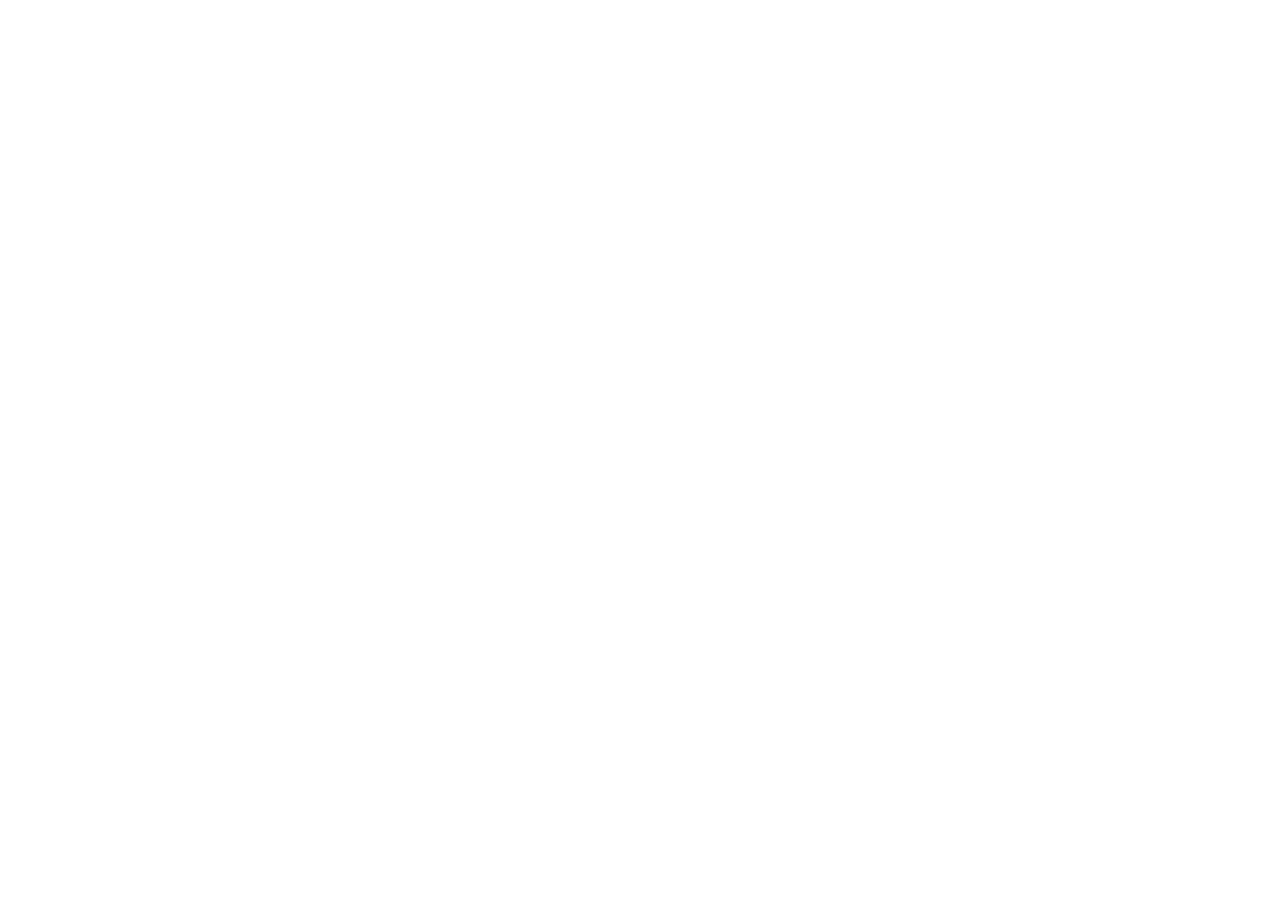
==== galería-de-fotos.html @ 84306936 "index.html finished" ====
<!DOCTYPE html>
<html lang="en">
<head>
    <meta charset="UTF-8">
    <meta name="viewport" content="width=device-width, initial-scale=1.0">
    <link
			rel="shortcut icon"
			href="./recursos/media/favicon-heart.svg"
			type="image/x-icon"
		/>
    <title>Galería de Fotos</title>
    <link rel="stylesheet" href="./recursos/styles/reset.css">
    <link rel="stylesheet" href="./recursos/styles/galeria.css">
</head>
<body>
    <div class="grid-container">
    </div>
</body>
</html>
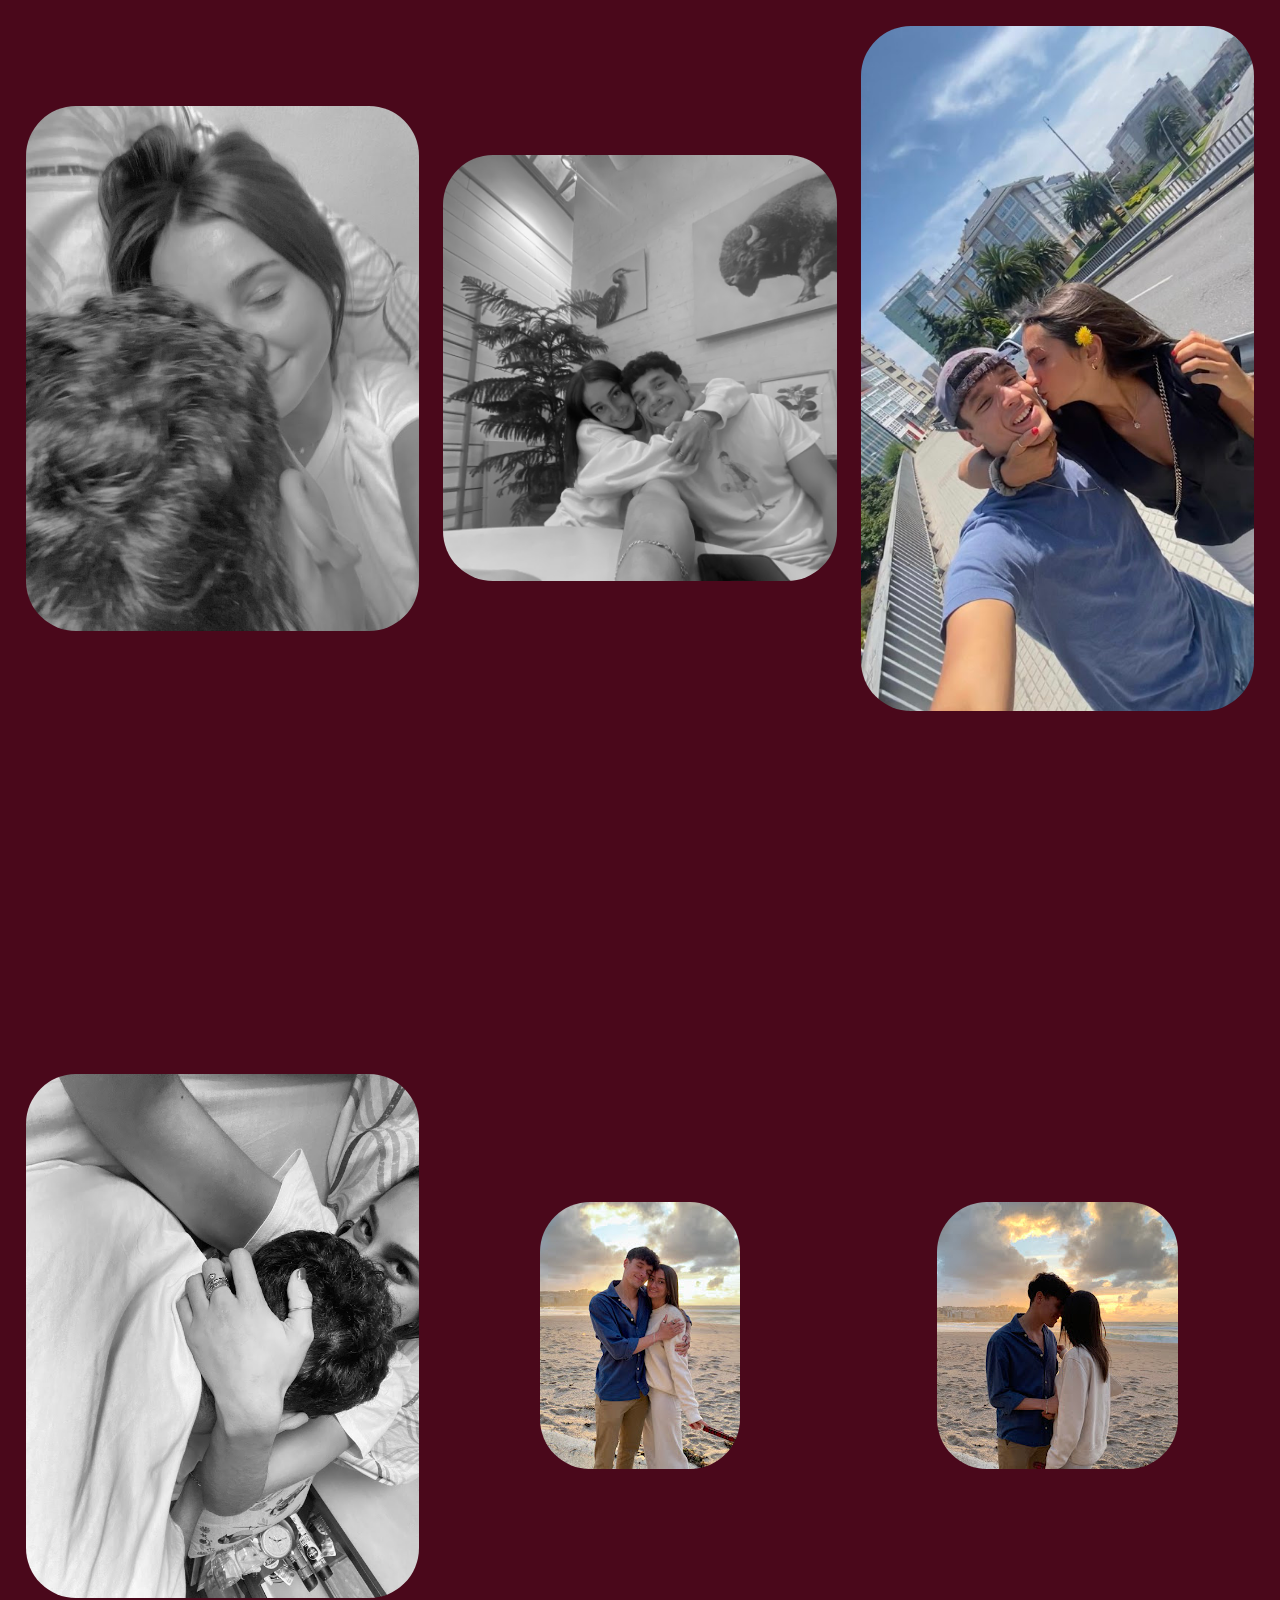
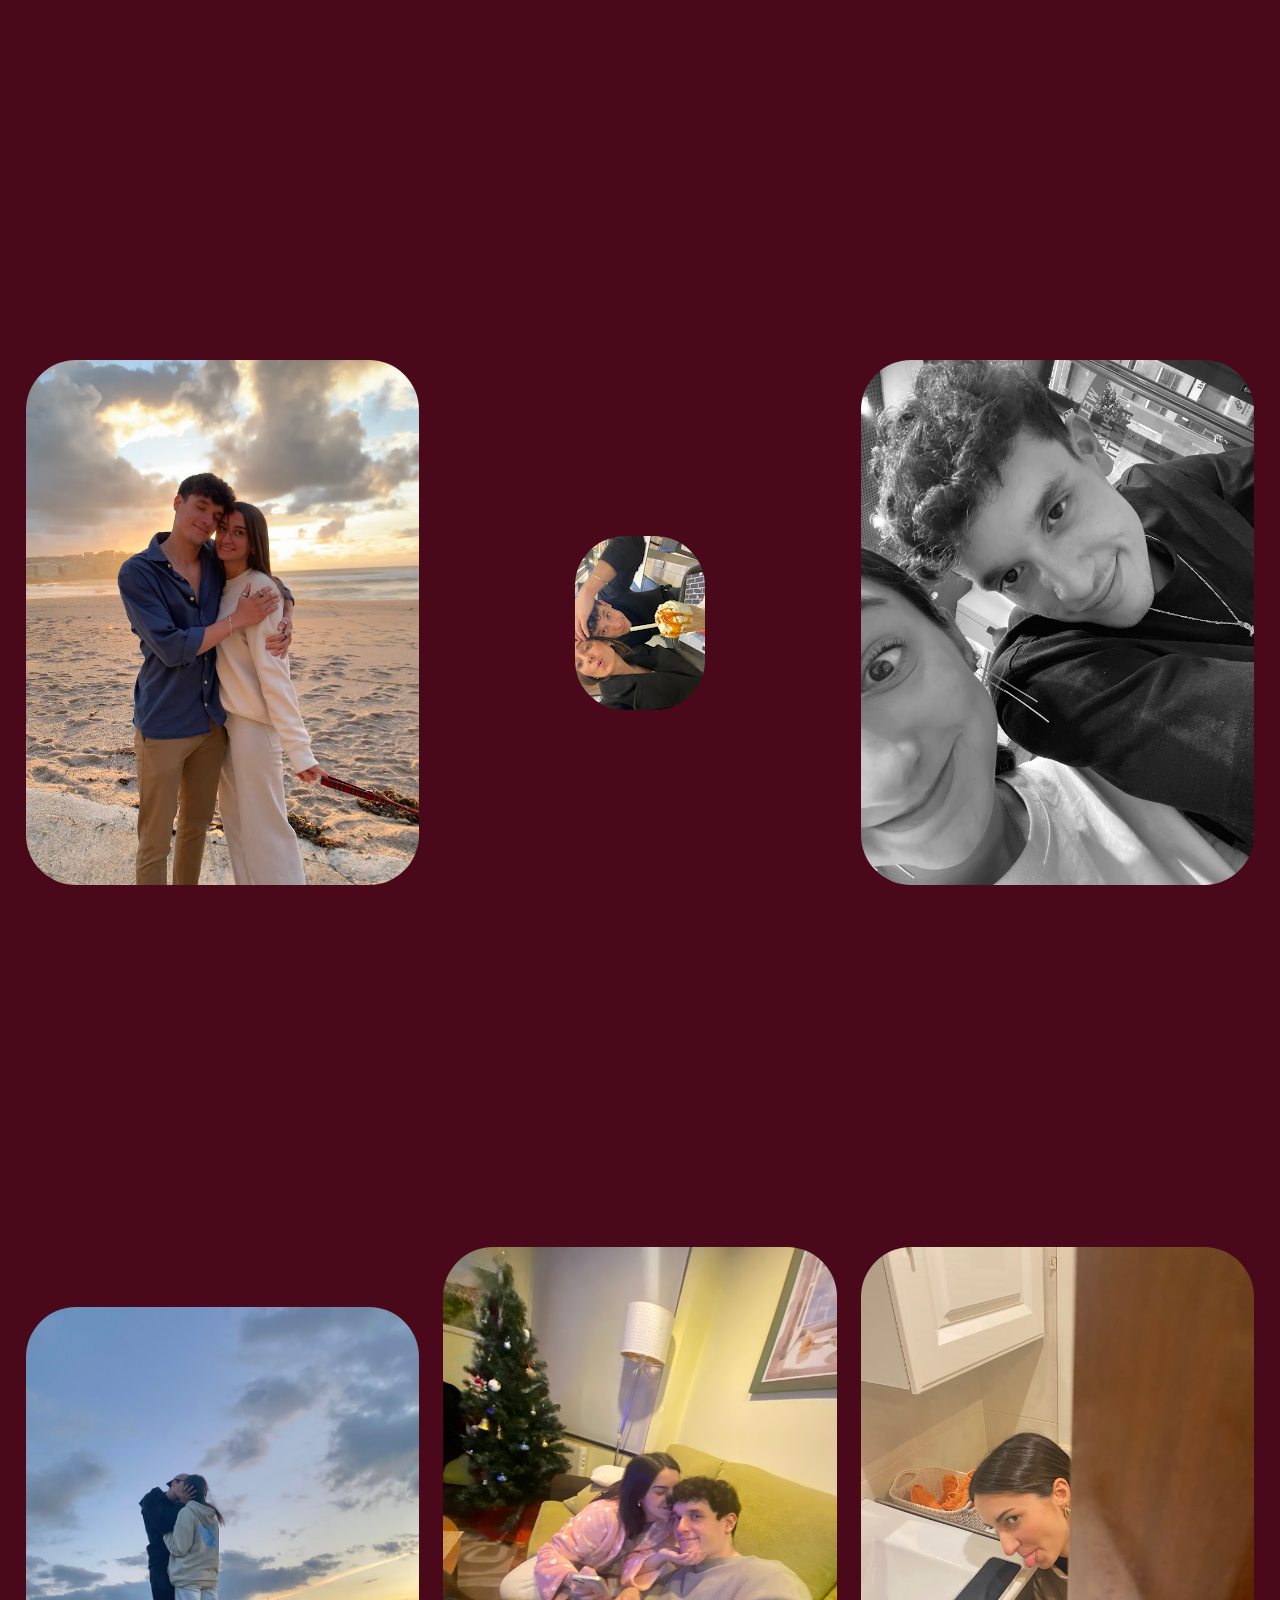
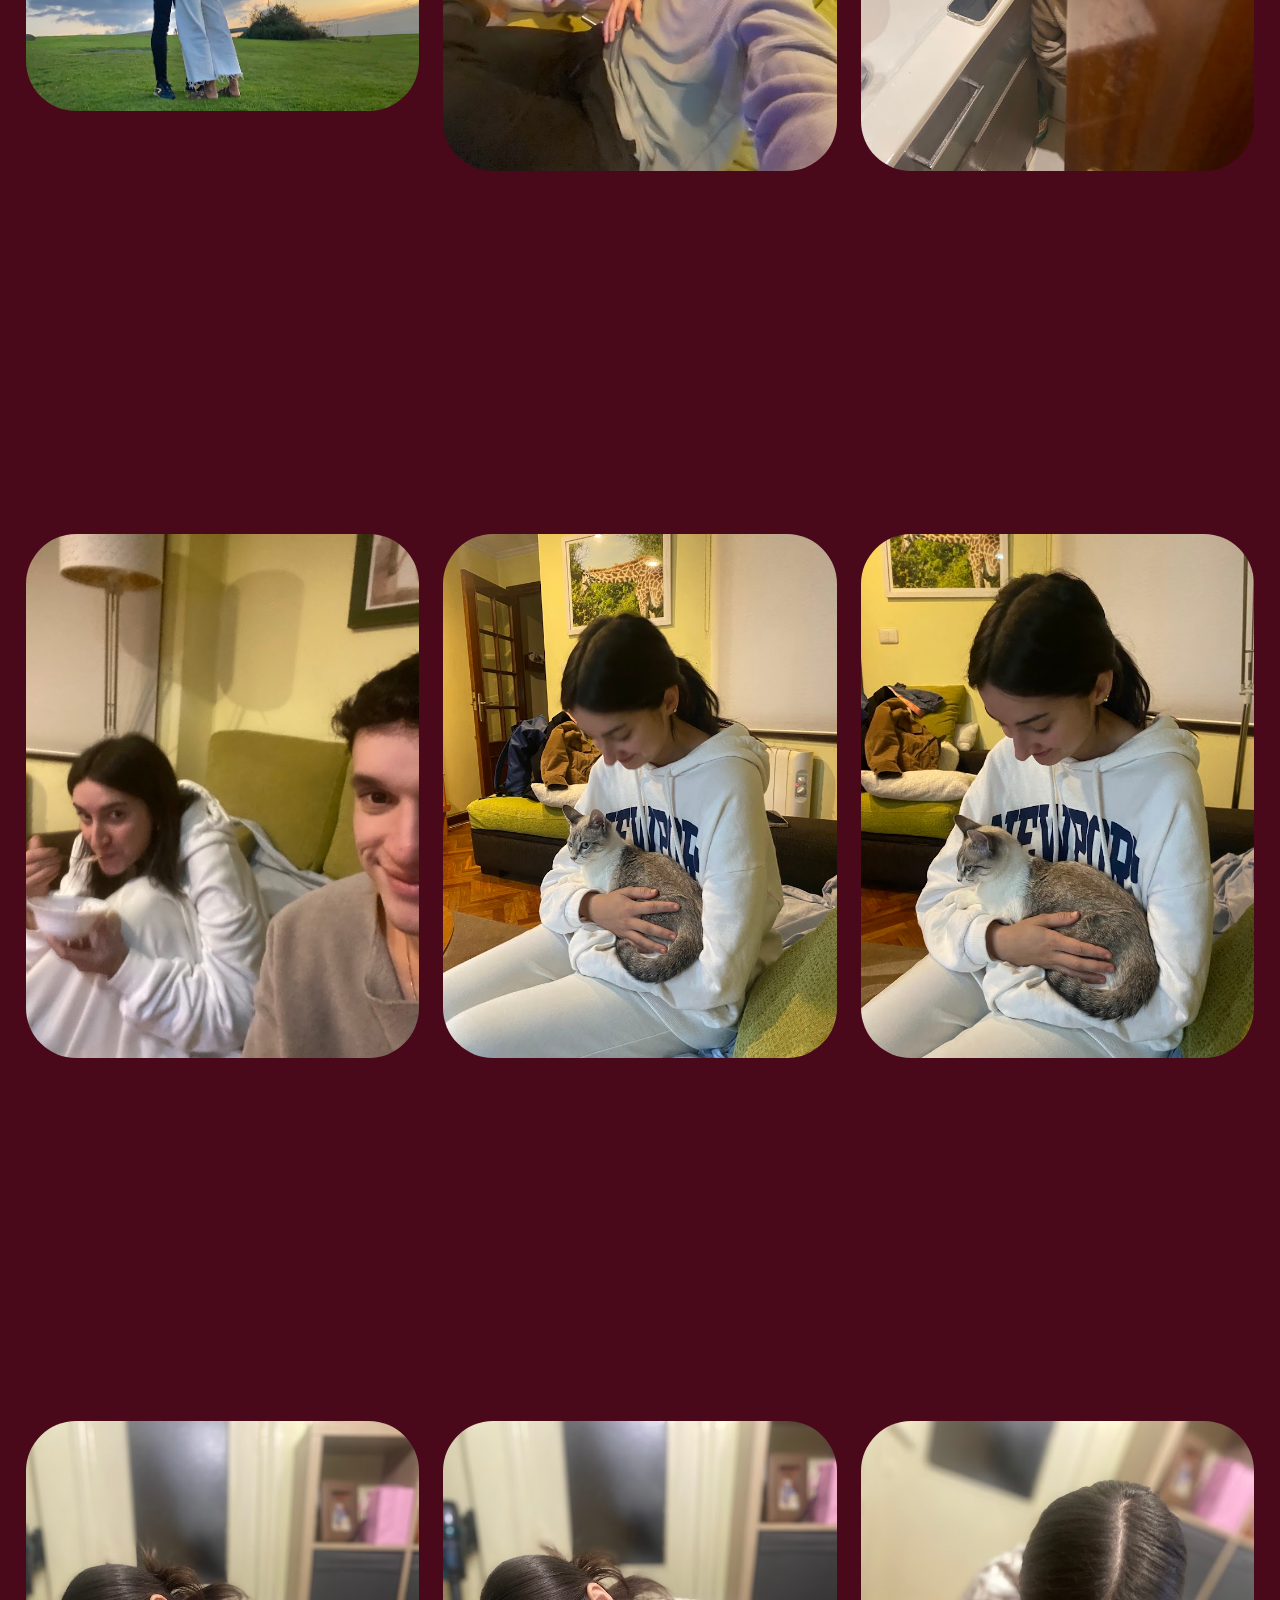
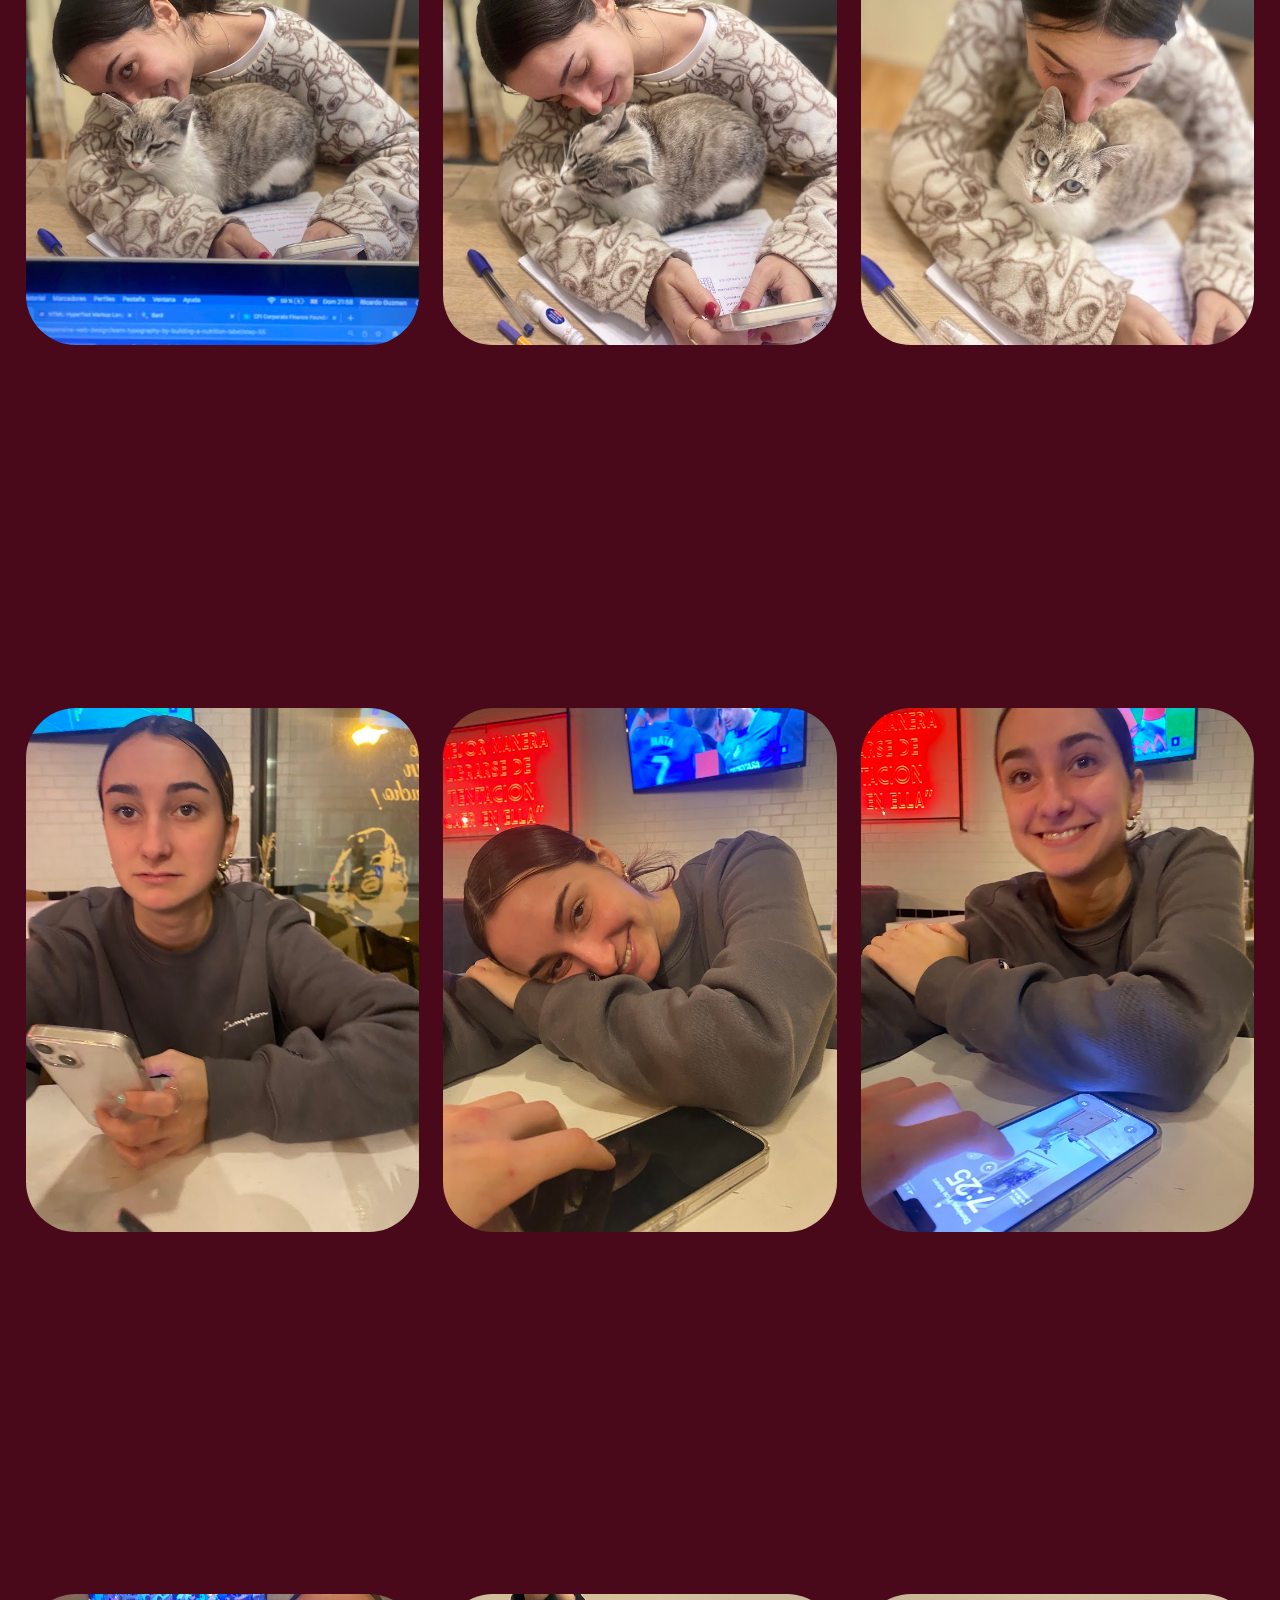
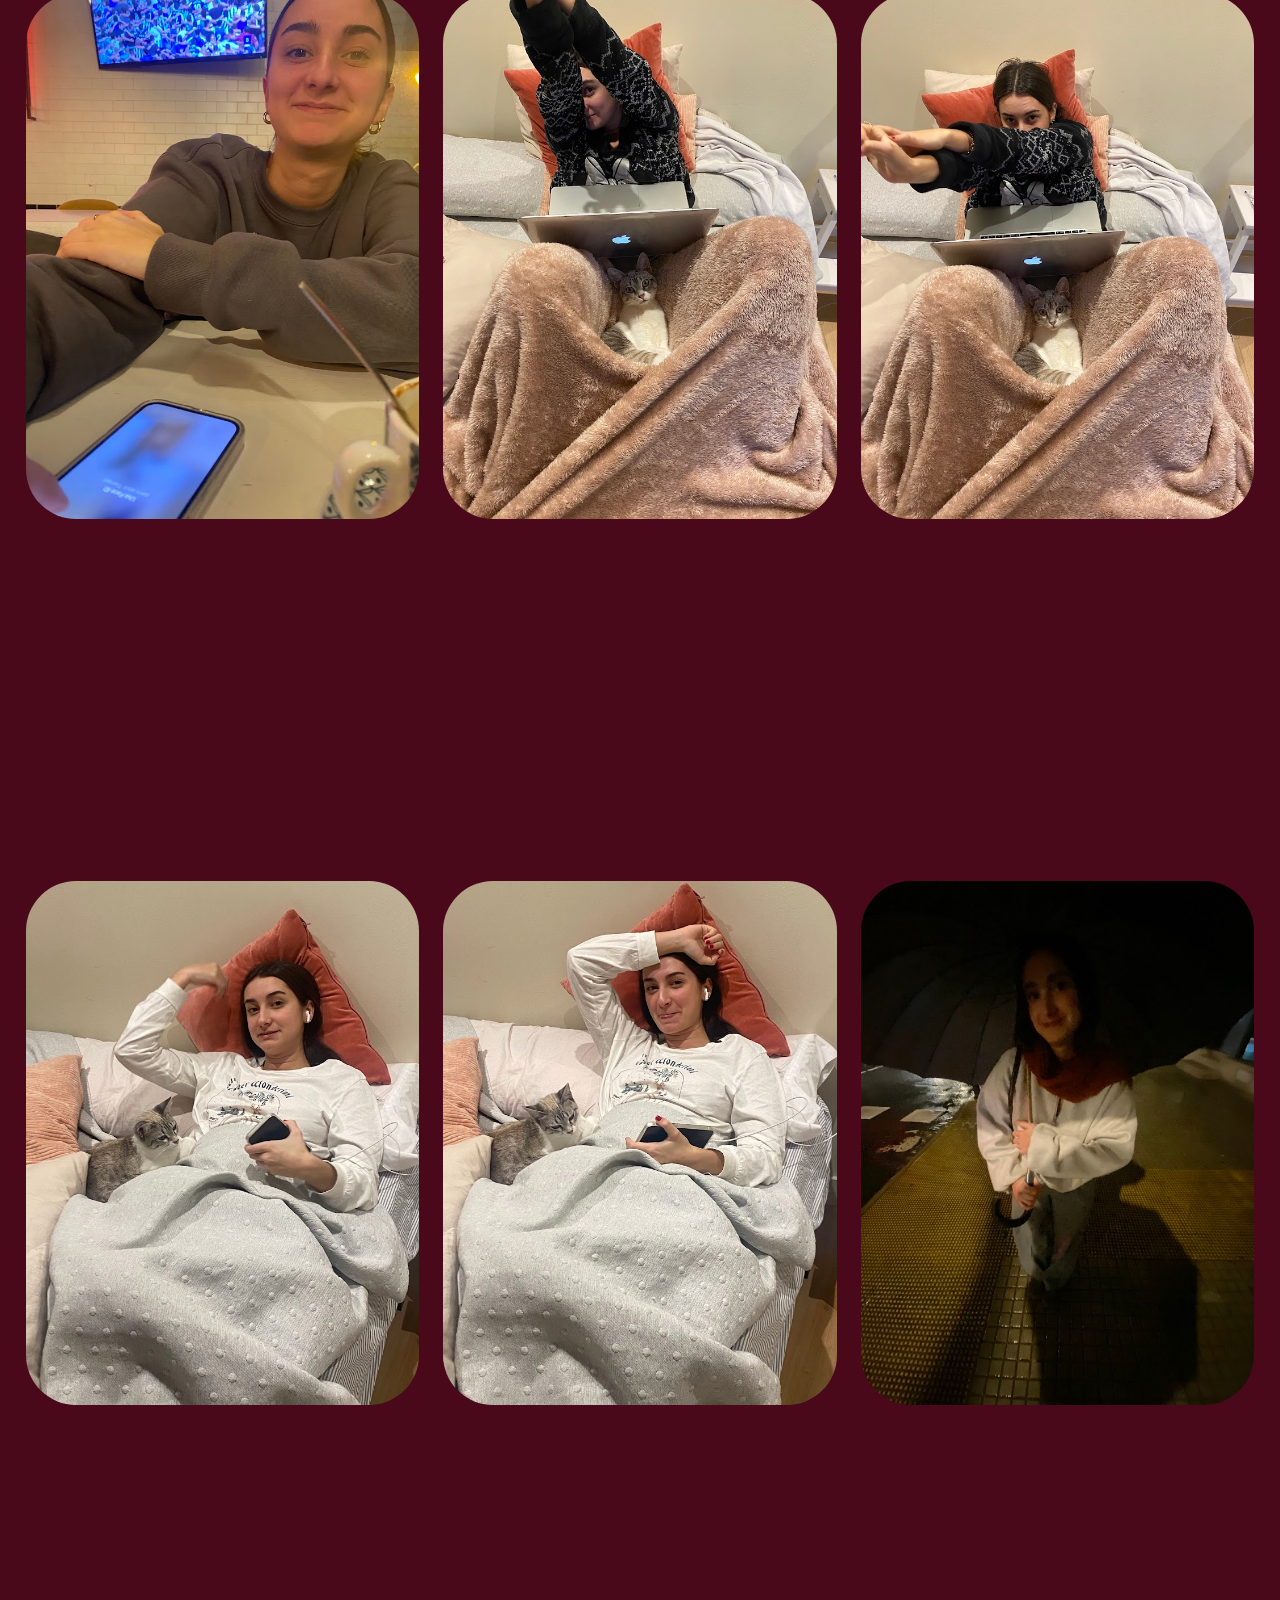
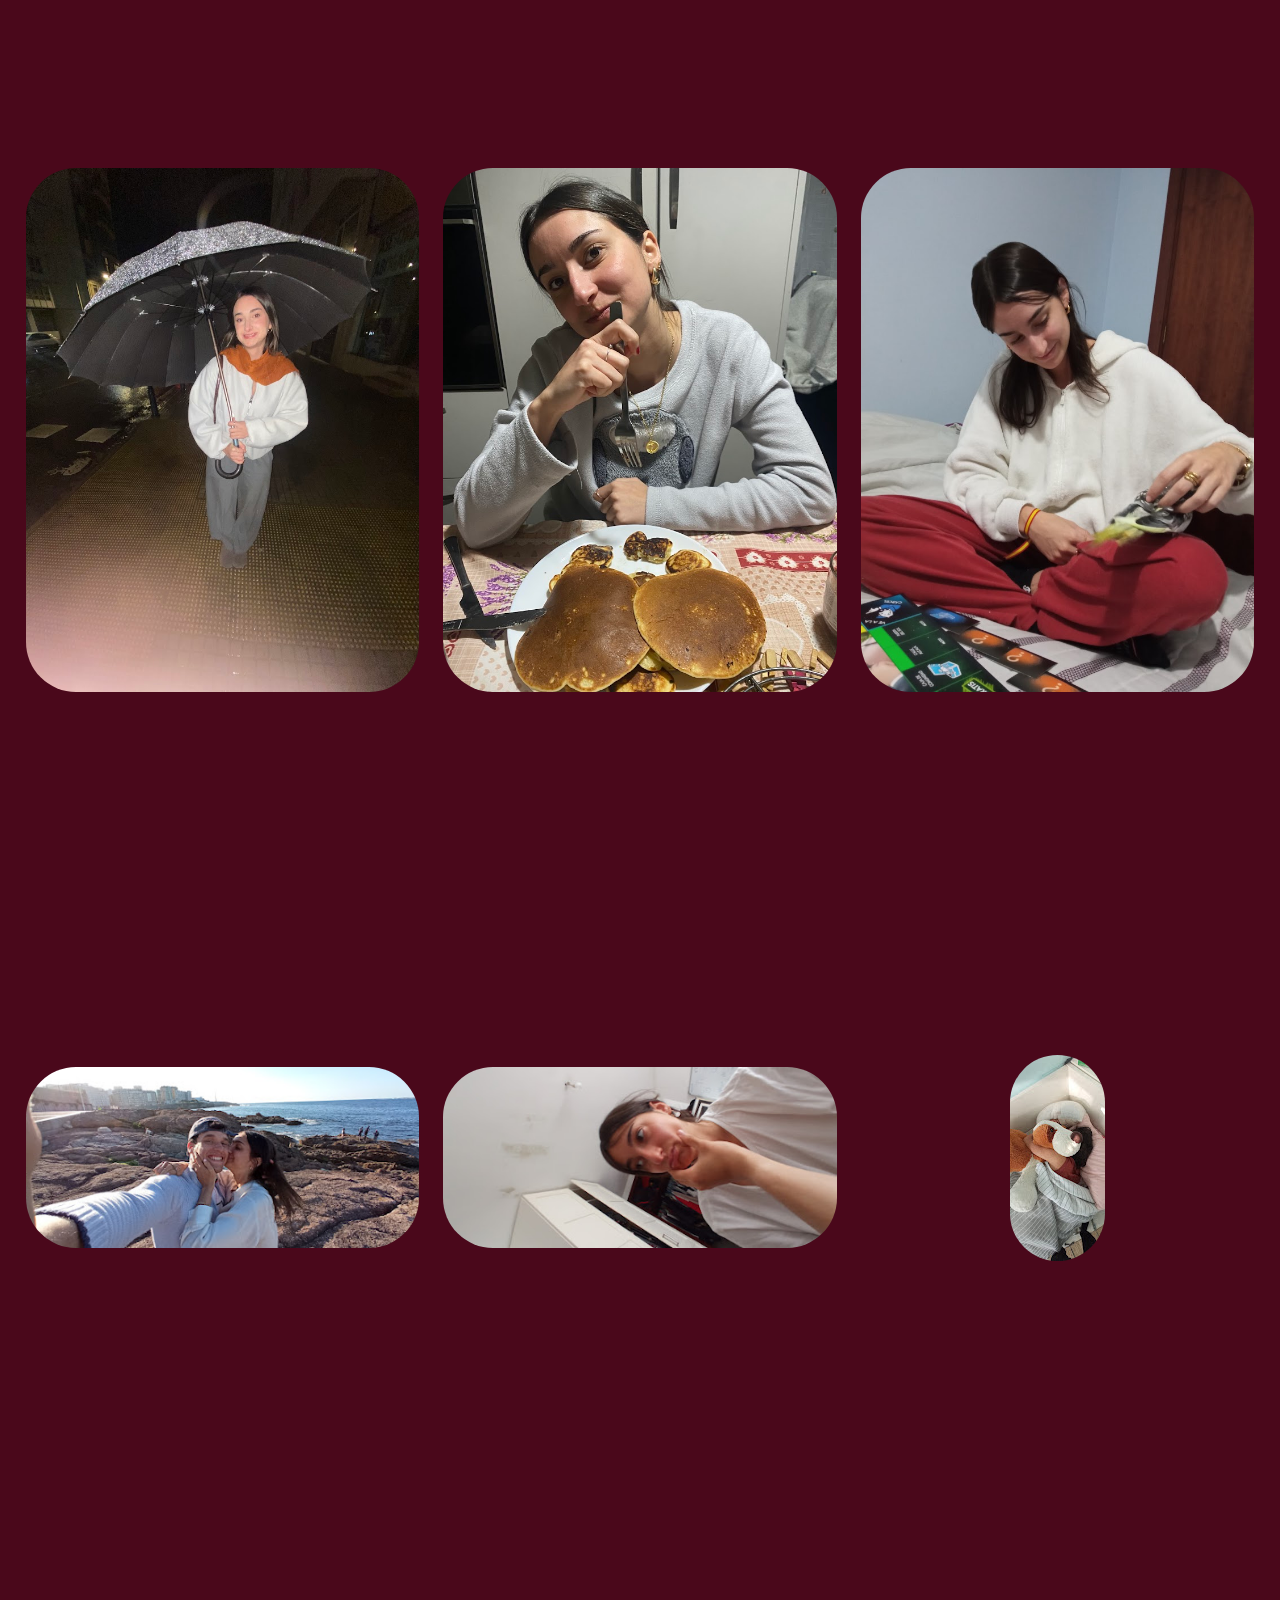
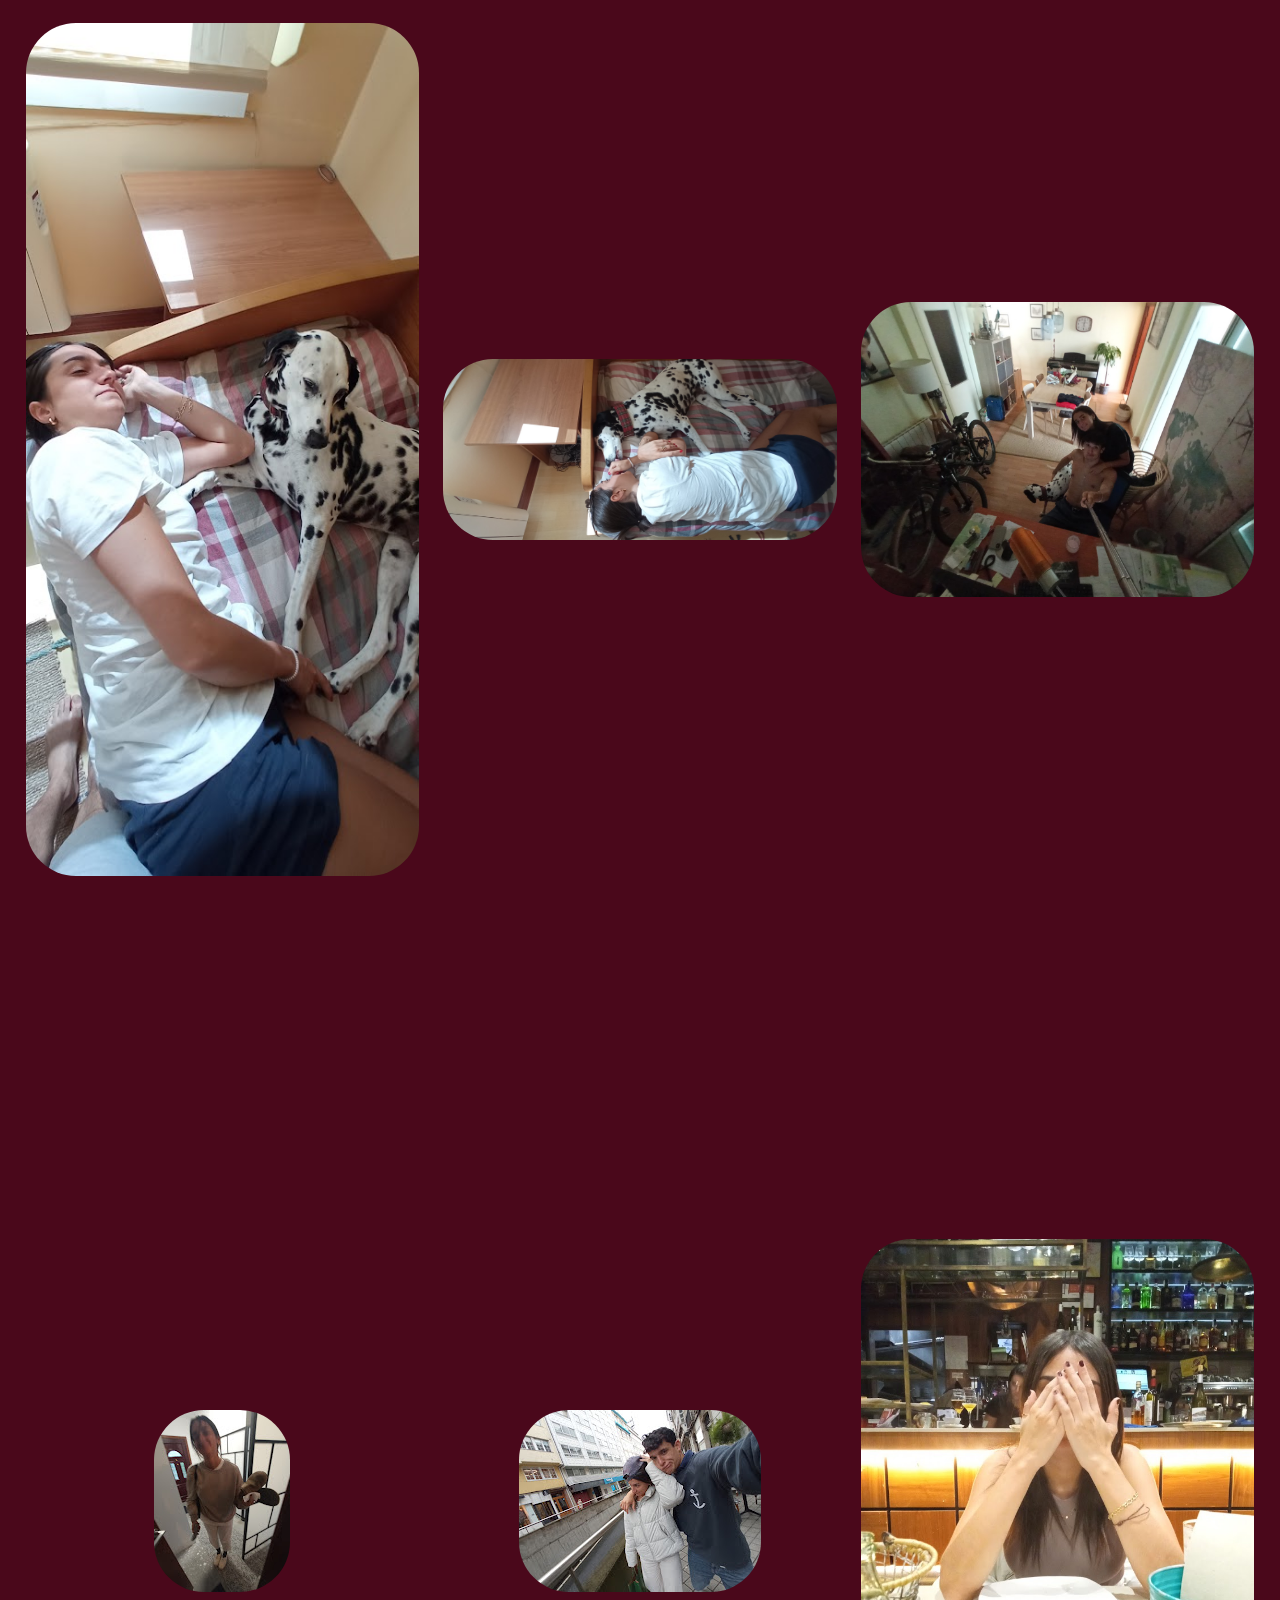
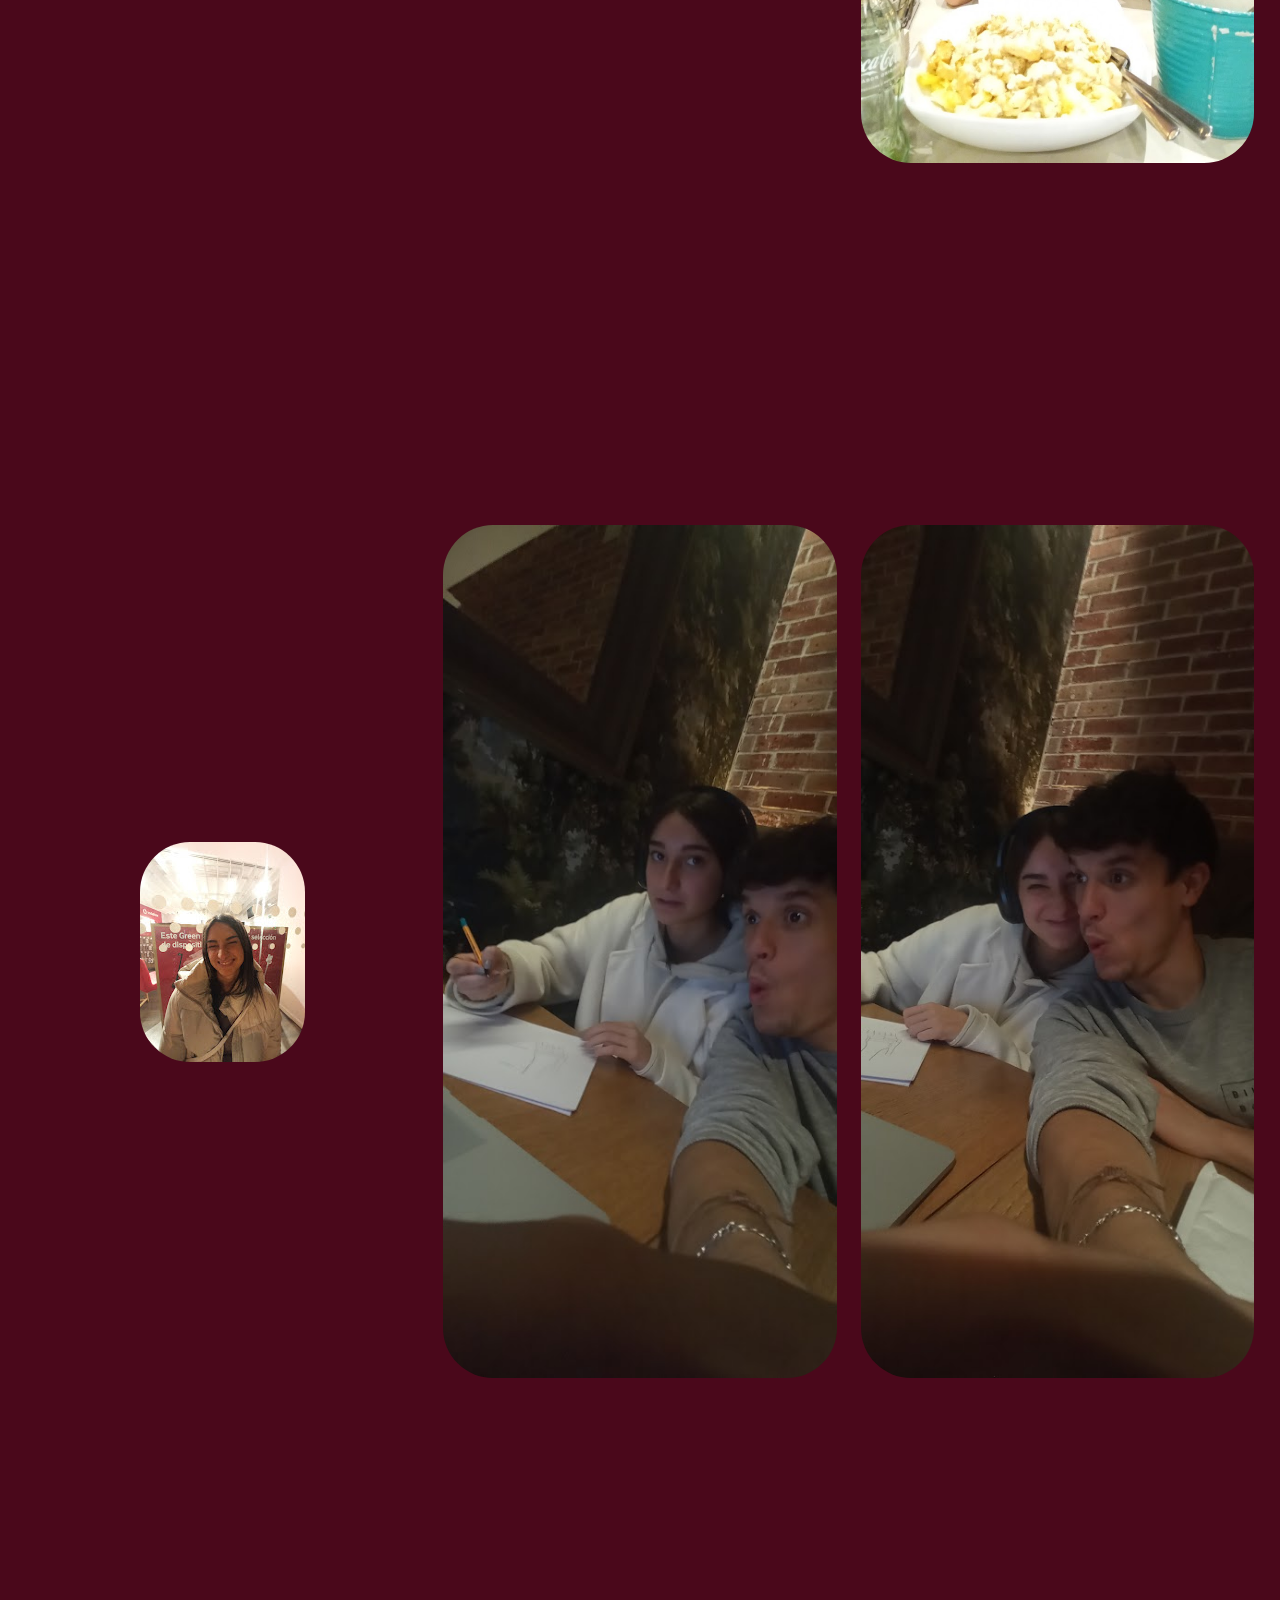
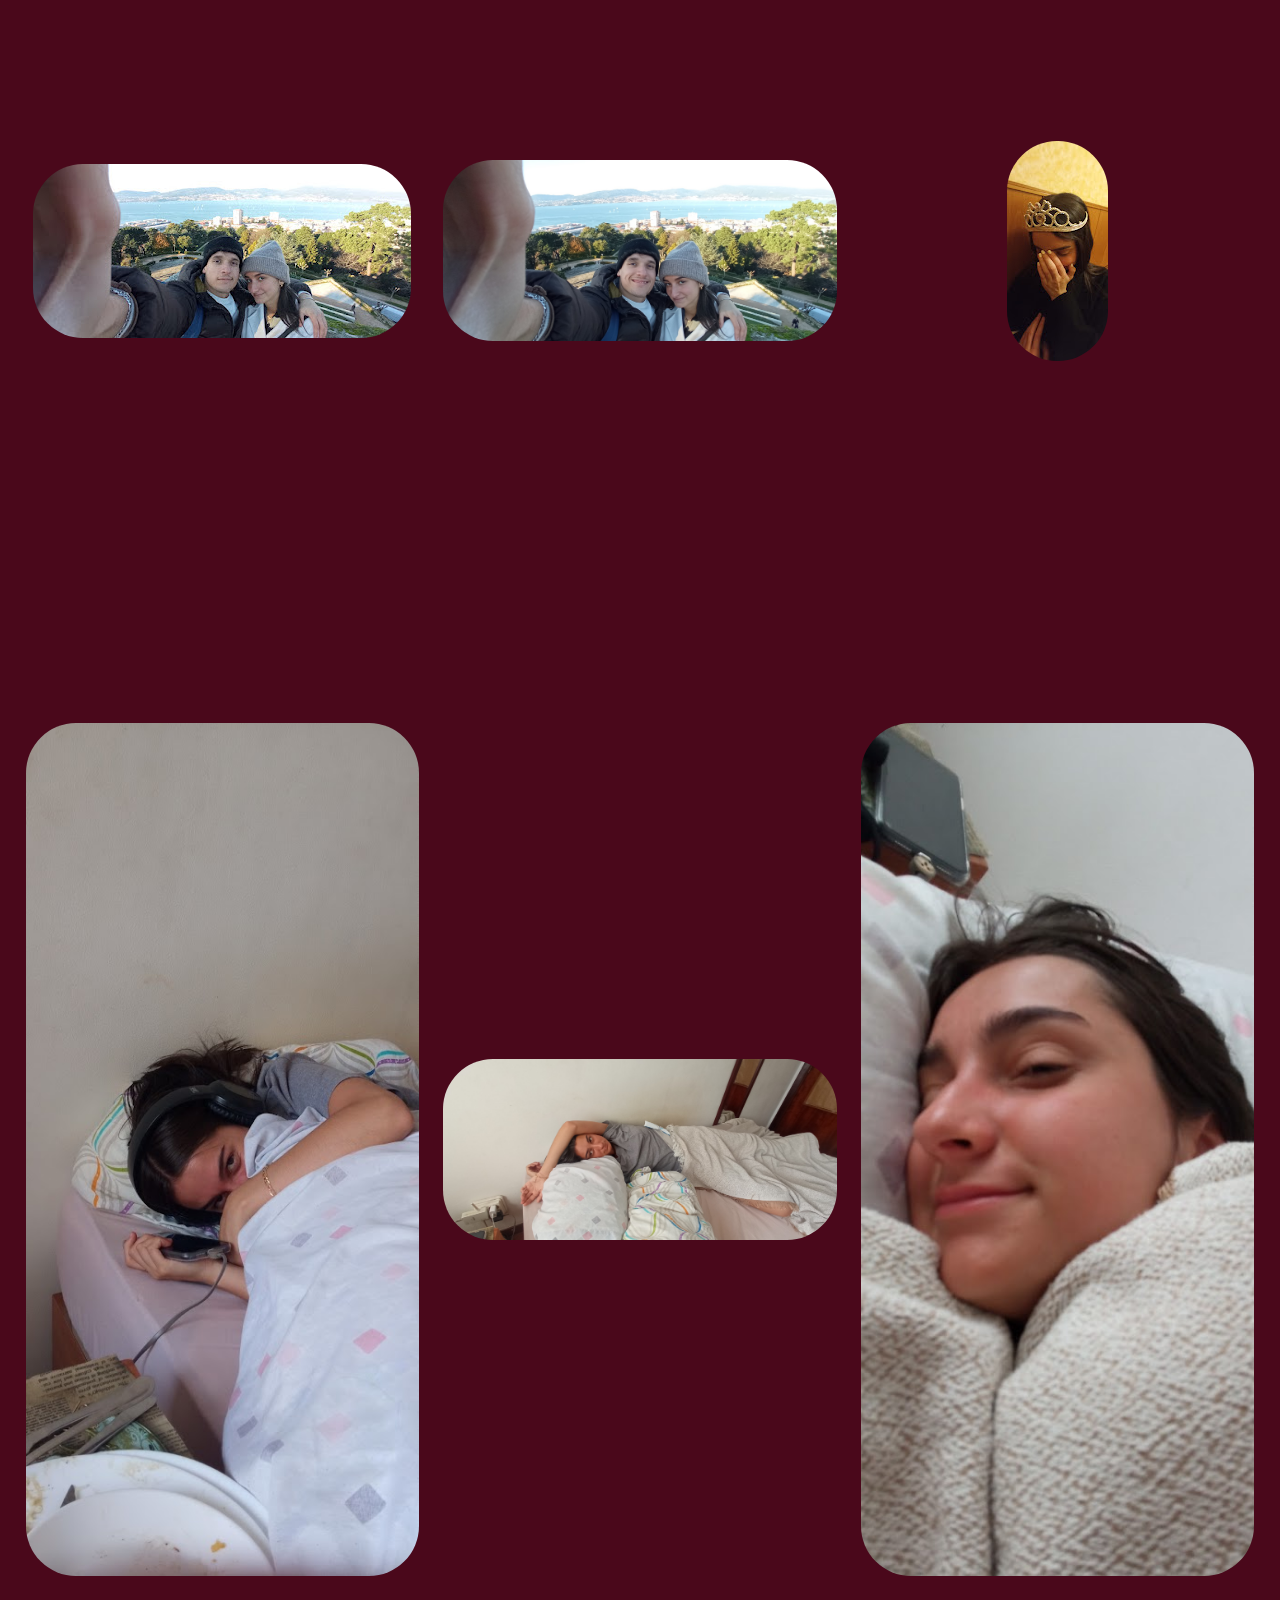
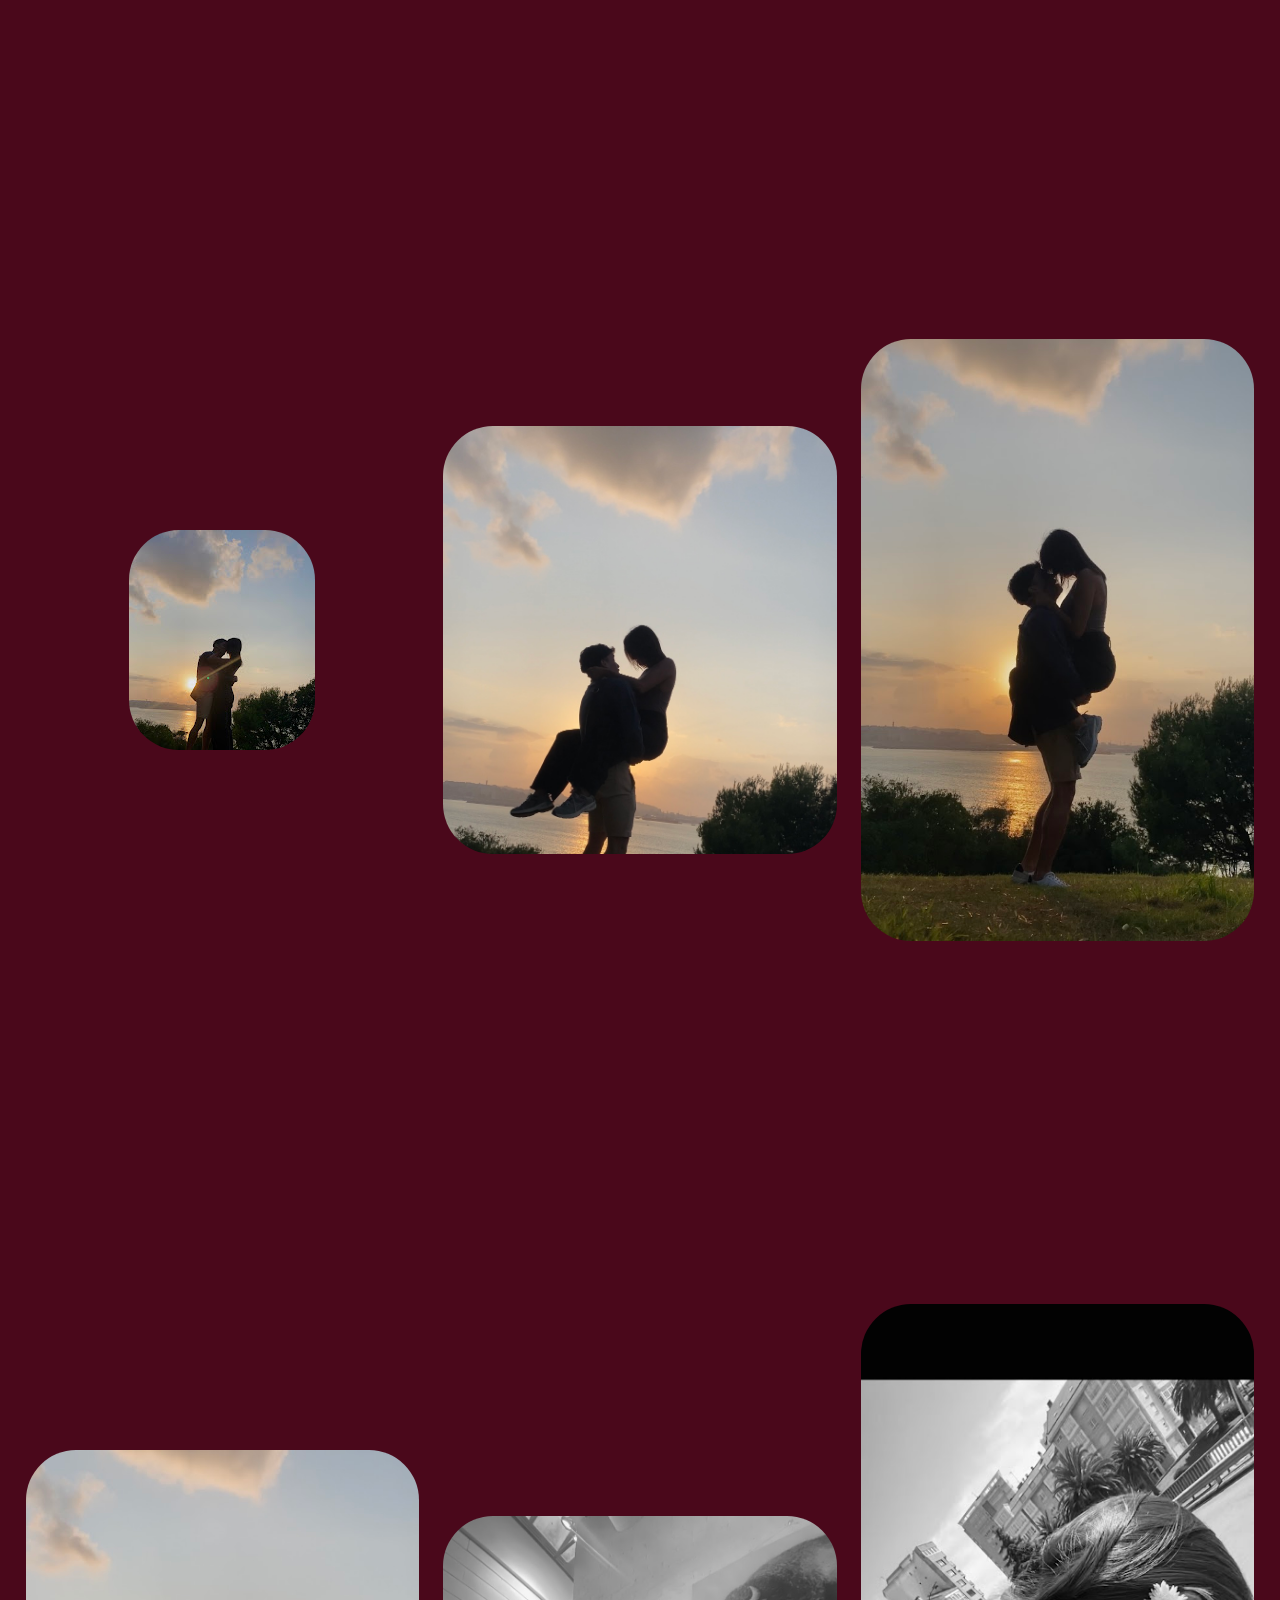
==== commit 754fc9ee: "Everything ready" ====
--- a/galería-de-fotos.html
+++ b/galería-de-fotos.html
@@ -11,9 +11,193 @@
     <title>Galería de Fotos</title>
     <link rel="stylesheet" href="./recursos/styles/reset.css">
     <link rel="stylesheet" href="./recursos/styles/galeria.css">
+    <script src="./galeria.js" defer></script>
 </head>
 <body>
     <div class="grid-container">
+        <div class="img-container">
+            <img loading="lazy" src="./recursos/media/FullSizeRender.jpg" alt="">
+        </div>
+        <div class="img-container">
+            <img loading="lazy" src="./recursos/media/IMG_7900.jpg" alt="">
+        </div>
+        <div class="img-container">
+            <img loading="lazy" src="./recursos/media/4085a1b6-1714-4329-9b79-6dab717922ff.jpg" alt="">
+        </div>
+        <div class="img-container">
+            <img loading="lazy" src="./recursos/media/FullSizeRender (1).jpg" alt="">
+        </div>
+        <div class="img-container">
+            <img loading="lazy" src="./recursos/media/FullSizeRender (2).jpg" alt="">
+        </div>
+        <div class="img-container">
+            <img loading="lazy" src="./recursos/media/FullSizeRender (3).jpg" alt="">
+        </div>
+        <div class="img-container">
+            <img loading="lazy" src="./recursos/media/FullSizeRender (4).jpg" alt="">
+        </div>
+        <div class="img-container">
+            <img loading="lazy" src="./recursos/media/FullSizeRender (5).jpg" alt="">
+        </div>
+        <div class="img-container">
+            <img loading="lazy" src="./recursos/media/FullSizeRender (6).jpg" alt="">
+        </div>
+        <div class="img-container">
+            <img loading="lazy" src="./recursos/media/IMG_0002.jpg" alt="">
+        </div>
+        <div class="img-container">
+            <img loading="lazy" src="./recursos/media/IMG_0003.jpg" alt="">
+        </div>
+        <div class="img-container">
+            <img loading="lazy" src="./recursos/media/IMG_0035.jpg" alt="">
+        </div>
+        <div class="img-container">
+            <img loading="lazy" src="./recursos/media/IMG_0060.jpg" alt="">
+        </div>
+        <div class="img-container">
+            <img loading="lazy" src="./recursos/media/IMG_0061.jpg" alt="">
+        </div>
+        <div class="img-container">
+            <img loading="lazy" src="./recursos/media/IMG_0062.jpg" alt="">
+        </div>
+        <div class="img-container">
+            <img loading="lazy" src="./recursos/media/IMG_0085.jpg" alt="">
+        </div>
+        <div class="img-container">
+            <img loading="lazy" src="./recursos/media/IMG_0086.jpg" alt="">
+        </div>
+        <div class="img-container">
+            <img loading="lazy" src="./recursos/media/IMG_0087.jpg" alt="">
+        </div>
+        <div class="img-container">
+            <img loading="lazy" src="./recursos/media/IMG_0107.jpg" alt="">
+        </div>
+        <div class="img-container">
+            <img loading="lazy" src="./recursos/media/IMG_0109.jpg" alt="">
+        </div>
+        <div class="img-container">
+            <img loading="lazy" src="./recursos/media/IMG_0110.jpg" alt="">
+        </div>
+        <div class="img-container">
+            <img loading="lazy" src="./recursos/media/IMG_0111.jpg" alt="">
+        </div>
+        <div class="img-container">
+            <img loading="lazy" src="./recursos/media/IMG_0117.jpg" alt="">
+        </div>
+        <div class="img-container">
+            <img loading="lazy" src="./recursos/media/IMG_0118.jpg" alt="">
+        </div>
+        <div class="img-container">
+            <img loading="lazy" src="./recursos/media/IMG_0130.jpg" alt="">
+        </div>
+        <div class="img-container">
+            <img loading="lazy" src="./recursos/media/IMG_0131.jpg" alt="">
+        </div>
+        <div class="img-container">
+            <img loading="lazy" src="./recursos/media/IMG_0142.jpg" alt="">
+        </div>
+        <div class="img-container">
+            <img loading="lazy" src="./recursos/media/IMG_0144.jpg" alt="">
+        </div>
+        <div class="img-container">
+            <img loading="lazy" src="./recursos/media/IMG_0224.jpg" alt="">
+        </div>
+        <div class="img-container">
+            <img loading="lazy" src="./recursos/media/IMG_20220101_235519.jpg" alt="">
+        </div>
+        <div class="img-container">
+            <img loading="lazy" src="./recursos/media/IMG_20220510_201610.jpg" alt="">
+        </div>
+        <div class="img-container">
+            <img loading="lazy" src="./recursos/media/IMG_20220514_110552.jpg" alt="">
+        </div>
+        <div class="img-container">
+            <img loading="lazy" src="./recursos/media/IMG_20220528_084201.jpg" alt="">
+        </div>
+        <div class="img-container">
+            <img loading="lazy" src="./recursos/media/IMG_20220613_112127.jpg" alt="">
+        </div>
+        <div class="img-container">
+            <img loading="lazy" src="./recursos/media/IMG_20220613_112227.jpg" alt="">
+        </div>
+        <div class="img-container">
+            <img loading="lazy" src="./recursos/media/IMG_20220919_123045.jpg" alt="">
+        </div>
+        <div class="img-container">
+            <img loading="lazy" src="./recursos/media/IMG_20221012_193226.jpg" alt="">
+        </div>
+        <div class="img-container">
+            <img loading="lazy" src="./recursos/media/IMG_20221031_104934.jpg" alt="">
+        </div>
+        <div class="img-container">
+            <img loading="lazy" src="./recursos/media/IMG_20221105_220253.jpg" alt="">
+        </div>
+        <div class="img-container">
+            <img loading="lazy" src="./recursos/media/IMG_20221105_230612.jpg" alt="">
+        </div>
+        <div class="img-container">
+            <img loading="lazy" src="./recursos/media/IMG_20221130_115558.jpg" alt="">
+        </div>
+        <div class="img-container">
+            <img loading="lazy" src="./recursos/media/IMG_20221130_115620.jpg" alt="">
+        </div>
+        <div class="img-container">
+            <img loading="lazy" src="./recursos/media/IMG_20221203_162428.jpg" alt="">
+        </div>
+        <div class="img-container">
+            <img loading="lazy" src="./recursos/media/IMG_20221203_162431.jpg" alt="">
+        </div>
+        <div class="img-container">
+            <img loading="lazy" src="./recursos/media/IMG_20230106_003943.jpg" alt="">
+        </div>
+        <div class="img-container">
+            <img loading="lazy" src="./recursos/media/IMG_20230627_172915.jpg" alt="">
+        </div>
+        <div class="img-container">
+            <img loading="lazy" src="./recursos/media/IMG_20230628_111721.jpg" alt="">
+        </div>
+        <div class="img-container">
+            <img loading="lazy" src="./recursos/media/IMG_20230704_094524.jpg" alt="">
+        </div>
+        <div class="img-container">
+            <img loading="lazy" src="./recursos/media/IMG_6200.jpg" alt="">
+        </div>
+        <div class="img-container">
+            <img loading="lazy" src="./recursos/media/IMG_6249.jpg" alt="">
+        </div>
+        <div class="img-container">
+            <img loading="lazy" src="./recursos/media/IMG_6250.jpg" alt="">
+        </div>
+        <div class="img-container">
+            <img loading="lazy" src="./recursos/media/IMG_6253.jpg" alt="">
+        </div>
+        <div class="img-container">
+            <img loading="lazy" src="./recursos/media/IMG_7900.jpg" alt="">
+        </div>
+        <div class="img-container">
+            <img loading="lazy" src="./recursos/media/IMG_8430.jpg" alt="">
+        </div>
+        <div class="img-container">
+            <img loading="lazy" src="./recursos/media/IMG_9824.jpg" alt="">
+        </div>
+        <div class="img-container">
+            <img loading="lazy" src="./recursos/media/IMG_9994.jpg" alt="">
+        </div>
+        <div class="img-container">
+            <img loading="lazy" src="./recursos/media/Screenshot_2022-04-26-00-27-10-818_com.google.android.apps.tachyon.jpg" alt="">
+        </div>
+        <div class="img-container">
+            <img loading="lazy" src="./recursos/media/Screenshot_2022-05-27-00-03-29-775_com.google.android.apps.tachyon.jpg" alt="">
+        </div>
+        <div class="img-container">
+            <img loading="lazy" src="./recursos/media/Screenshot_2022-08-01-22-00-21-008_com.whatsapp.jpg" alt="">
+        </div>
+        <div class="img-container">
+            <img loading="lazy" src="./recursos/media/Screenshot_2022-09-30-00-38-02-416_com.google.android.apps.tachyon.jpg" alt="">
+        </div>
+        <div class="img-container">
+            <img loading="lazy" src="./recursos/media/Screenshot_2022-10-03-23-55-24-229_com.google.android.apps.tachyon.jpg" alt="">
+        </div>
     </div>
 </body>
 </html>--- a/recursos/styles/galeria.css
+++ b/recursos/styles/galeria.css
@@ -0,0 +1,33 @@
+body {
+    background-color: #4A081B;
+    padding: 2%;
+}
+
+.grid-container {
+    display: grid;
+    grid-template-columns: repeat(3, 1fr);
+    grid-template-rows: repeat(20, 1fr);
+    row-gap: 2%;
+    column-gap: 2%;
+    width: 100%;
+    height: auto;
+    place-items: center;
+}
+
+.img-container {
+    border-radius: 50px;
+    opacity: 0;
+    transform: translateY(10px);
+    transition: all 150ms ease;
+}
+
+.up {
+    opacity: 1;
+    transform: translateY(0);
+}
+
+.img-container img {
+    max-width: 100%;
+    height: auto;
+    border-radius: 50px;
+}